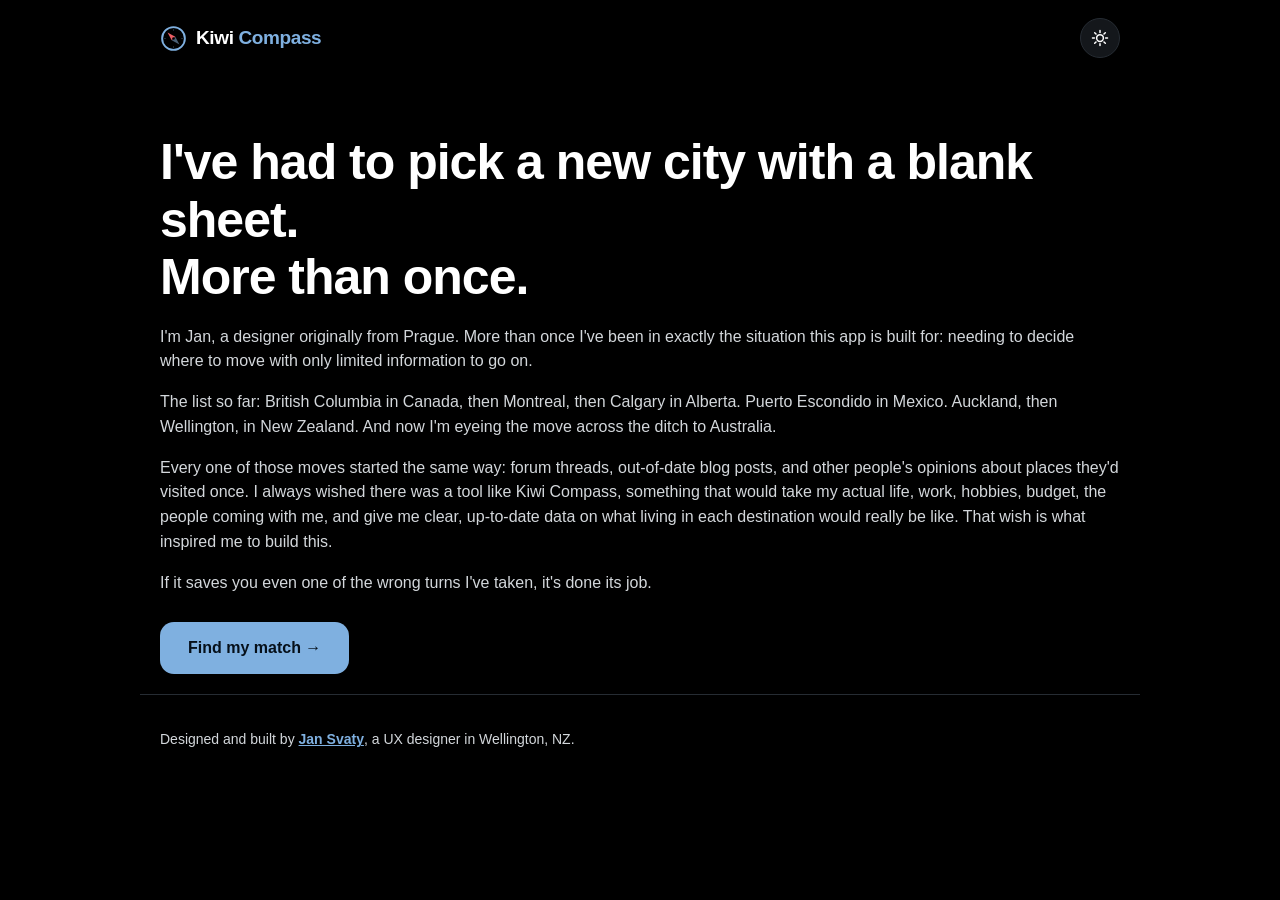
==== about.html @ b091b6cb "Ten refinements: about page, lighter home, UX fixes - Header tagline removed; the wordmark stands al" ====
<!DOCTYPE html>
<html lang="en">
<head>
  <meta charset="UTF-8">
  <meta name="viewport" content="width=device-width, initial-scale=1, viewport-fit=cover">
  <title>About | Kiwi Compass</title>
  <meta name="description" content="Why Kiwi Compass exists: built by a designer who has made the move-to-a-new-city decision seven times, on three continents.">
  <meta name="theme-color" content="#000000">
  <link rel="manifest" href="manifest.webmanifest">
  <link rel="icon" href="icons/logo.svg" type="image/svg+xml">
  <link rel="apple-touch-icon" href="icons/icon-180.png">
  <script>
    (function () {
      try {
        if (localStorage.getItem("kc-theme") === "light")
          document.documentElement.dataset.theme = "light";
      } catch (e) {}
    })();
  </script>
  <link rel="stylesheet" href="css/style.css?v=20">
</head>
<body class="home">
  <header>
    <a href="index.html" class="brand homelink">
      <svg class="logo" viewBox="0 0 64 64" xmlns="http://www.w3.org/2000/svg" aria-hidden="true">
        <circle cx="32" cy="32" r="27" fill="none" style="stroke: var(--accent)" stroke-width="4.5"/>
        <g style="stroke: var(--accent)" stroke-width="2" opacity="0.3">
          <line x1="32" y1="9" x2="32" y2="14"/>
          <line x1="32" y1="50" x2="32" y2="55"/>
          <line x1="9" y1="32" x2="14" y2="32"/>
          <line x1="50" y1="32" x2="55" y2="32"/>
        </g>
        <polygon points="17.9,17.9 36.2,27.8 27.8,36.2" style="fill: var(--accent2)"/>
        <polygon points="46.1,46.1 27.8,36.2 36.2,27.8" style="fill: var(--logo-dim)"/>
        <circle cx="32" cy="32" r="3" style="fill: var(--bg)"/>
      </svg>
      <div>
        <h1>Kiwi <span>Compass</span></h1>
      </div>
    </a>
    <button id="theme-toggle" class="theme-toggle" aria-label="Switch to light mode">
      <svg class="icon-sun" width="18" height="18" viewBox="0 0 24 24" fill="none" stroke="currentColor" stroke-width="2" stroke-linecap="round" aria-hidden="true"><circle cx="12" cy="12" r="4.5"/><path d="M12 2v2.5M12 19.5V22M2 12h2.5M19.5 12H22M4.9 4.9l1.8 1.8M17.3 17.3l1.8 1.8M19.1 4.9l-1.8 1.8M6.7 17.3l-1.8 1.8"/></svg>
      <svg class="icon-moon" width="18" height="18" viewBox="0 0 24 24" fill="currentColor" aria-hidden="true"><path d="M20.5 14.5A8.5 8.5 0 0 1 9.5 3.5a8.5 8.5 0 1 0 11 11z"/></svg>
    </button>
  </header>

  <main>
    <section class="hero">
      <h2>I've had to pick a new city with a blank sheet. <span class="line2">More than once.</span></h2>
      <p>
        I'm Jan, a designer originally from Prague. More than once I've been in exactly the
        situation this app is built for: needing to decide where to move with only limited
        information to go on.
      </p>
      <p>
        The list so far: British Columbia in Canada, then Montreal, then Calgary in Alberta.
        Puerto Escondido in Mexico. Auckland, then Wellington, in New Zealand. And now I'm
        eyeing the move across the ditch to Australia.
      </p>
      <p>
        Every one of those moves started the same way: forum threads, out-of-date blog posts,
        and other people's opinions about places they'd visited once. I always wished there
        was a tool like Kiwi Compass, something that would take my actual life, work, hobbies,
        budget, the people coming with me, and give me clear, up-to-date data on what living
        in each destination would really be like. That wish is what inspired me to build this.
      </p>
      <p>
        If it saves you even one of the wrong turns I've taken, it's done its job.
      </p>
      <a class="cta" href="app.html">Find my match →</a>
    </section>
  </main>

  <footer>
    <p>Designed and built by <a href="https://jansvaty.com" rel="noopener">Jan Svaty</a>, a UX designer in Wellington, NZ.</p>
  </footer>

  <script>
    if ("serviceWorker" in navigator) navigator.serviceWorker.register("sw.js").catch(() => {});
  </script>
  <script src="js/theme.js?v=20"></script>
</body>
</html>
---- css/style.css ----
/* Flag palette: #346EAA blue, #E13940 red, #FFFFFF white, #000000 black.
   Blue carries text/UI (white-on-blue 5.3:1); red is the accent for large
   text and graphics only (4.3:1 on white, so it never sets body-size text).
   Dark is the default theme; html[data-theme="light"] opts into light. */
:root {
  color-scheme: dark;
  --bg: #000000;
  --ink: #ffffff;
  --body: #d3d7db;
  --muted: #9aa3ac;
  --accent: #7fb0e0;
  --accent2: #ed5f66;
  --accent-soft: #12212f;
  --line: #262c33;
  --card: #14171b;
  --btn-bg: #7fb0e0;
  --btn-text: #06101a;
  --logo-dim: #4a6076;
  --radius: 14px;
}

:root[data-theme="light"] {
  color-scheme: light;
  --bg: #f7f9fb;
  --ink: #0a0a0a;
  --body: #222222;
  --muted: #5c6570;
  --accent: #346eaa;
  --accent2: #e13940;
  --accent-soft: #e8f0f8;
  --line: #dfe5eb;
  --card: #ffffff;
  --btn-bg: #346eaa;
  --btn-text: #ffffff;
  --logo-dim: #9db8d2;
}

* { box-sizing: border-box; }

:focus-visible {
  outline: 2px solid var(--accent);
  outline-offset: 2px;
}

.sr-only {
  position: absolute;
  width: 1px;
  height: 1px;
  padding: 0;
  margin: -1px;
  overflow: hidden;
  clip: rect(0 0 0 0);
  white-space: nowrap;
  border: 0;
}

@media (prefers-reduced-motion: reduce) {
  * { transition: none !important; }
}

body {
  margin: 0;
  background: var(--bg);
  color: var(--ink);
  font: 16px/1.55 -apple-system, BlinkMacSystemFont, "Segoe UI", Roboto, Helvetica, Arial, sans-serif;
  -webkit-font-smoothing: antialiased;
}

header {
  padding: 18px 20px 0;
  max-width: 640px;
  margin: 0 auto;
  display: flex;
  align-items: center;
  justify-content: space-between;
  gap: 16px;
}

.theme-toggle {
  width: 40px;
  height: 40px;
  flex: none;
  border-radius: 50%;
  border: 1.5px solid var(--line);
  background: var(--card);
  color: var(--ink);
  cursor: pointer;
  display: grid;
  place-items: center;
}
.theme-toggle:hover { border-color: var(--accent); }

.theme-toggle .icon-moon { display: none; }
:root[data-theme="light"] .theme-toggle .icon-sun { display: none; }
:root[data-theme="light"] .theme-toggle .icon-moon { display: block; }

header h1 {
  font-size: 19px;
  font-weight: 700;
  margin: 0;
  letter-spacing: -0.02em;
  line-height: 1.25;
}

/* 19px bold qualifies as WCAG large text, where the flag red's
   contrast (4.3:1 light, 6+:1 dark) clears the 3:1 requirement */
header h1 span { color: var(--accent2); }

header p {
  margin: 1px 0 0;
  color: var(--muted);
  font-size: 12.5px;
}

.brand {
  display: flex;
  align-items: center;
  gap: 9px;
  text-decoration: none;
  color: inherit;
}

.logo {
  width: 27px;
  height: 27px;
  flex: none;
}

main {
  max-width: 640px;
  margin: 0 auto;
  padding: 20px 20px 60px;
}

h2 {
  font-size: 26px;
  letter-spacing: -0.02em;
  margin: 20px 0 6px;
}

.hint { color: var(--muted); margin: 0 0 20px; font-size: 15px; }
.stepnum {
  color: var(--muted);
  font-size: 12px;
  text-transform: uppercase;
  letter-spacing: 0.08em;
  margin: 18px 0 0;
}

.progress {
  height: 3px;
  background: var(--line);
  border-radius: 2px;
  overflow: hidden;
}
.progress .bar {
  height: 100%;
  background: var(--accent2);
  transition: width .3s ease;
}

.sub { font-size: 17px; margin: 28px 0 10px; }

/* Option grids */
.grid {
  display: grid;
  grid-template-columns: repeat(auto-fill, minmax(180px, 1fr));
  gap: 10px;
}

.opt, .card {
  font: inherit;
  text-align: left;
  padding: 13px 34px 13px 15px;
  background: var(--card);
  border: 1.5px solid var(--line);
  border-radius: var(--radius);
  cursor: pointer;
  color: var(--ink);
  position: relative;
  transition: border-color .15s, background .15s;
}

.opt.sel::after, .card.sel::after {
  content: "\2713";
  position: absolute;
  top: 11px;
  right: 13px;
  color: var(--accent);
  font-weight: 700;
}

.opt:hover, .card:hover { border-color: var(--accent); }

.opt.sel, .card.sel {
  border-color: var(--accent);
  background: var(--accent-soft);
}

.cards { display: grid; gap: 10px; }
.card { display: flex; flex-direction: column; gap: 2px; }
.card span { color: var(--muted); font-size: 14px; }

/* Budget slider */
.budget { margin-top: 28px; }

.budget label {
  display: block;
  font-weight: 600;
  font-size: 15px;
  margin-bottom: 10px;
}

.budget input[type="range"] {
  width: 100%;
  accent-color: var(--accent);
  cursor: pointer;
}

.budget output {
  display: block;
  margin-top: 8px;
  font-size: 22px;
  font-weight: 700;
  color: var(--accent);
}

/* Collapsible home sections */
.reveal {
  background: var(--card);
  border: 1.5px solid var(--line);
  border-radius: var(--radius);
}
.reveal[open] { border-color: var(--accent); }

.reveal summary {
  list-style: none;
  cursor: pointer;
  display: flex;
  align-items: center;
  justify-content: space-between;
  gap: 14px;
  padding: 16px 18px;
}
.reveal summary::-webkit-details-marker { display: none; }

.reveal-head h3 { margin: 0 0 3px; }
.reveal-head p { margin: 0; color: var(--muted); font-size: 14.5px; }

.reveal .chev { color: var(--muted); font-size: 22px; flex: none; transition: transform .2s; }
.reveal[open] .chev { transform: rotate(90deg); }

.reveal-body { padding: 0 18px 18px; border-top: 1px solid var(--line); }
.reveal-body > p:first-child { margin-top: 14px; }

/* Importance sliders */
.weights { margin-top: 4px; }
.weight-row { margin-top: 20px; }

.weight-head {
  display: flex;
  justify-content: space-between;
  align-items: baseline;
  font-weight: 600;
  font-size: 14.5px;
  margin-bottom: 4px;
}
.weight-head output {
  color: var(--accent);
  font-size: 17px;
  font-weight: 700;
}

.weight-hint {
  margin: 0 0 6px;
  color: var(--muted);
  font-size: 12.5px;
}

.weight-row input[type="range"] {
  width: 100%;
  accent-color: var(--accent);
  cursor: pointer;
}

/* Radar graph */
.radar-wrap {
  background: var(--card);
  border: 1.5px solid var(--line);
  border-radius: var(--radius);
  padding: 16px 16px 12px;
  margin-bottom: 18px;
}
.radar-wrap h3 {
  margin: 0 0 4px;
  font-size: 16px;
  text-align: center;
}
.radar-wrap svg {
  display: block;
  width: 100%;
  max-width: 520px;
  height: auto;
  margin: 0 auto;
}
.radar-grid, .radar-axis { fill: none; stroke: var(--line); stroke-width: 1; }
.radar-user {
  fill: var(--accent);
  fill-opacity: .22;
  stroke: var(--accent);
  stroke-width: 2;
  stroke-linejoin: round;
}
.radar-city {
  fill: none;
  stroke: var(--accent2);
  stroke-width: 2;
  stroke-dasharray: 5 4;
  stroke-linejoin: round;
}
.radar-label { fill: var(--muted); font-size: 12px; }

.radar-legend {
  display: flex;
  justify-content: center;
  gap: 22px;
  font-size: 13px;
  color: var(--muted);
  padding: 6px 0 4px;
}
.leg::before {
  content: "";
  display: inline-block;
  width: 18px;
  height: 0;
  margin-right: 7px;
  vertical-align: middle;
}
.leg-user::before { border-top: 3px solid var(--accent); }
.leg-city::before { border-top: 3px dashed var(--accent2); }

/* Nav */
.nav {
  display: flex;
  justify-content: space-between;
  align-items: center;
  margin-top: 28px;
}

button.primary {
  font: inherit;
  font-weight: 600;
  background: var(--btn-bg);
  color: var(--btn-text);
  border: none;
  border-radius: var(--radius);
  padding: 13px 26px;
  cursor: pointer;
}
button.primary:disabled { opacity: .35; cursor: default; }

button.ghost {
  font: inherit;
  background: none;
  border: none;
  color: var(--muted);
  cursor: pointer;
  padding: 13px 8px;
}

/* Results */
.results { display: grid; gap: 10px; margin-top: 8px; }

.result {
  background: var(--card);
  border: 1.5px solid var(--line);
  border-radius: var(--radius);
}
.result[open] { border-color: var(--accent); }

.result summary {
  display: flex;
  align-items: center;
  gap: 14px;
  padding: 14px 16px;
  cursor: pointer;
  list-style: none;
}
.result summary::-webkit-details-marker { display: none; }

.ring {
  --p: 0;
  width: 52px;
  height: 52px;
  flex: none;
  border-radius: 50%;
  background: conic-gradient(var(--accent) calc(var(--p) * 1%), var(--line) 0);
  display: grid;
  place-items: center;
}
.ring > span {
  width: 42px;
  height: 42px;
  border-radius: 50%;
  background: var(--card);
  display: grid;
  place-items: center;
  font-size: 13px;
  font-weight: 700;
}

.cityname { display: flex; flex-direction: column; flex: 1; }
.cityname strong { font-size: 17px; }
.cityname em { font-style: normal; color: var(--muted); font-size: 13px; }

.chev { color: var(--muted); font-size: 20px; transition: transform .2s; }
.result[open] .chev { transform: rotate(90deg); }

.breakdown { padding: 4px 16px 16px; border-top: 1px solid var(--line); }

.factor { margin-top: 16px; }
.factor-head {
  display: flex;
  justify-content: space-between;
  font-weight: 600;
  font-size: 14px;
}
.factor-head .pct { color: var(--accent); }

.meter {
  height: 5px;
  background: var(--line);
  border-radius: 3px;
  margin: 6px 0 6px;
  overflow: hidden;
}
.meter div { height: 100%; background: var(--accent); border-radius: 3px; }

.factor p { margin: 4px 0 0; font-size: 14px; color: var(--body); }
.factor .source {
  color: var(--muted);
  font-size: 12px;
  margin-top: 2px;
}

.factor .source a {
  color: var(--accent);
  text-decoration: underline;
  text-underline-offset: 2px;
}

.disclaimer {
  color: var(--muted);
  font-size: 12.5px;
  margin-top: 32px;
  border-top: 1px solid var(--line);
  padding-top: 16px;
}

/* Home page */
.homelink { text-decoration: none; color: inherit; }
.homelink span { color: var(--accent); }

.home main { padding-bottom: 20px; }
.home section { margin-top: 44px; }

.hero h2 {
  font-size: clamp(26px, 5vw, 50px);
  line-height: 1.15;
  margin: 8px 0 18px;
}

.hero h2 .line2 { display: block; }

.home p { color: var(--body); }
.home h3 { font-size: 20px; letter-spacing: -0.01em; margin: 0 0 8px; }

.cta {
  display: inline-block;
  background: var(--btn-bg);
  color: var(--btn-text);
  font-weight: 600;
  text-decoration: none;
  border-radius: var(--radius);
  padding: 14px 28px;
  margin-top: 10px;
}
.cta-note { font-size: 13px; color: var(--muted) !important; margin-top: 10px; }

.factors, .sources {
  list-style: none;
  padding: 0;
  margin: 18px 0 0;
  display: grid;
  gap: 10px;
}
.factors li, .sources li {
  background: var(--card);
  border: 1.5px solid var(--line);
  border-radius: var(--radius);
  padding: 12px 15px;
  display: flex;
  flex-direction: column;
  gap: 2px;
}
.factors span, .sources span { color: var(--muted); font-size: 14px; }
.sources a, .fineprint a { color: var(--accent); }

.fineprint {
  font-size: 14px;
  color: var(--muted) !important;
  border-left: 3px solid var(--accent-soft);
  padding-left: 14px;
  margin-top: 18px;
}

footer {
  max-width: 640px;
  margin: 0 auto;
  padding: 20px 20px 40px;
  border-top: 1px solid var(--line);
  font-size: 14px;
  color: var(--muted);
}
footer a { color: var(--accent); font-weight: 600; }

@media (min-width: 540px) {
  .factors { grid-template-columns: 1fr 1fr; }
}

/* Work-field step: a tidy 4 x 3 grid on wider screens */
@media (min-width: 700px) {
  .grid-4 { grid-template-columns: repeat(4, 1fr); }
}

/* Wider layout on larger screens */
@media (min-width: 900px) {
  header, main, footer { max-width: 1000px; }
  .home section { margin-top: 56px; }
  .factors { grid-template-columns: repeat(3, 1fr); }
  .sources { grid-template-columns: 1fr 1fr; }
}

@media (max-width: 480px) {
  .grid { grid-template-columns: 1fr 1fr; }
  h2 { font-size: 22px; }
}
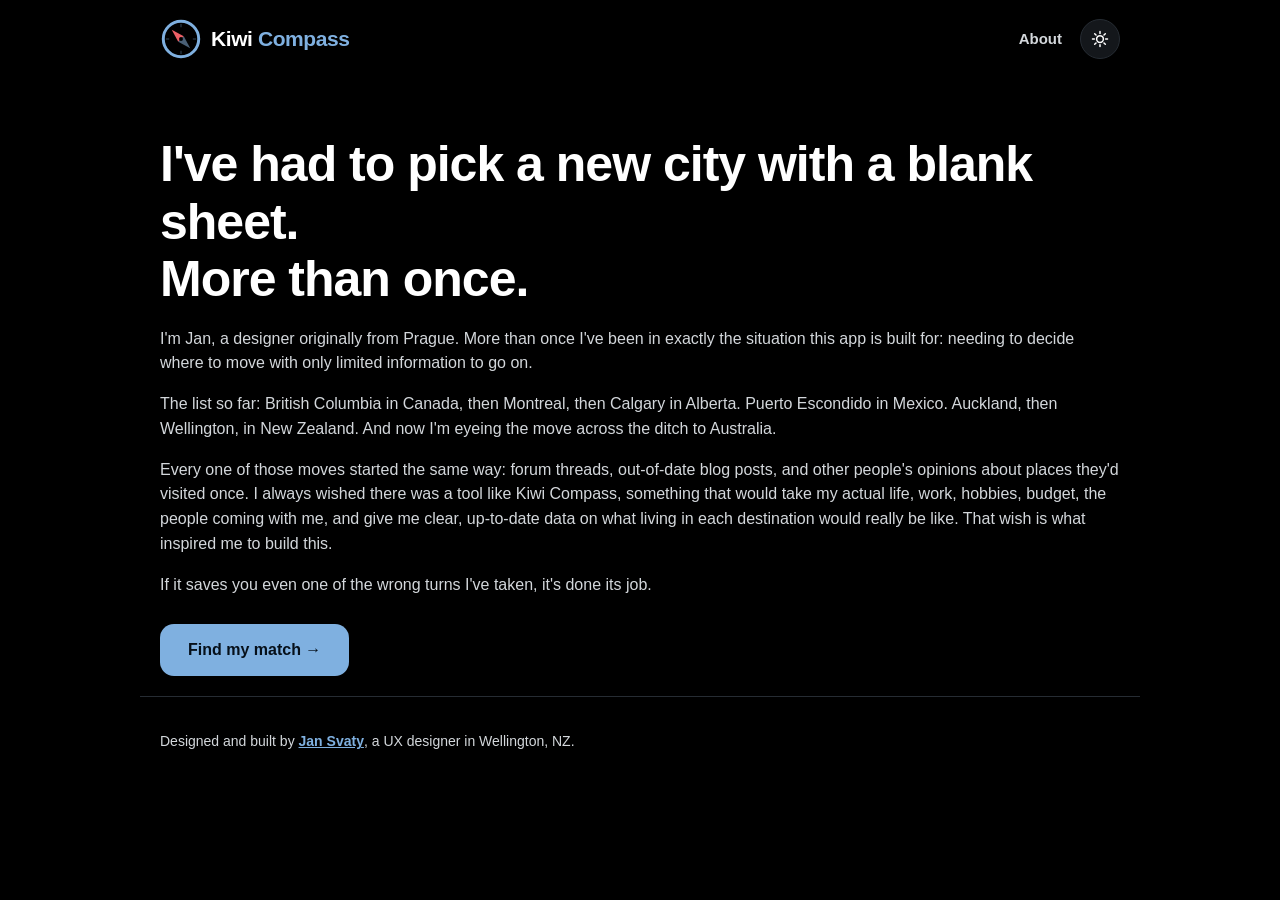
==== commit a759985c: "Honest hero copy, correct destination cities, bigger header Hero now reads 'Moving to Australia is s" ====
--- a/about.html
+++ b/about.html
@@ -17,7 +17,7 @@
       } catch (e) {}
     })();
   </script>
-  <link rel="stylesheet" href="css/style.css?v=20">
+  <link rel="stylesheet" href="css/style.css?v=21">
 </head>
 <body class="home">
   <header>
@@ -38,10 +38,13 @@
         <h1>Kiwi <span>Compass</span></h1>
       </div>
     </a>
-    <button id="theme-toggle" class="theme-toggle" aria-label="Switch to light mode">
+    <div class="header-right">
+      <nav><a href="about.html">About</a></nav>
+      <button id="theme-toggle" class="theme-toggle" aria-label="Switch to light mode">
       <svg class="icon-sun" width="18" height="18" viewBox="0 0 24 24" fill="none" stroke="currentColor" stroke-width="2" stroke-linecap="round" aria-hidden="true"><circle cx="12" cy="12" r="4.5"/><path d="M12 2v2.5M12 19.5V22M2 12h2.5M19.5 12H22M4.9 4.9l1.8 1.8M17.3 17.3l1.8 1.8M19.1 4.9l-1.8 1.8M6.7 17.3l-1.8 1.8"/></svg>
       <svg class="icon-moon" width="18" height="18" viewBox="0 0 24 24" fill="currentColor" aria-hidden="true"><path d="M20.5 14.5A8.5 8.5 0 0 1 9.5 3.5a8.5 8.5 0 1 0 11 11z"/></svg>
     </button>
+    </div>
   </header>
 
   <main>
@@ -78,6 +81,6 @@
   <script>
     if ("serviceWorker" in navigator) navigator.serviceWorker.register("sw.js").catch(() => {});
   </script>
-  <script src="js/theme.js?v=20"></script>
+  <script src="js/theme.js?v=21"></script>
 </body>
 </html>
--- a/css/style.css
+++ b/css/style.css
@@ -95,7 +95,7 @@
 :root[data-theme="light"] .theme-toggle .icon-moon { display: block; }
 
 header h1 {
-  font-size: 19px;
+  font-size: 21px;
   font-weight: 700;
   margin: 0;
   letter-spacing: -0.02em;
@@ -121,9 +121,29 @@
 }
 
 .logo {
-  width: 27px;
-  height: 27px;
+  width: 42px;
+  height: 42px;
   flex: none;
+}
+
+.header-right {
+  display: flex;
+  align-items: center;
+  gap: 14px;
+  flex: none;
+}
+
+.header-right nav a {
+  color: var(--body);
+  font-weight: 600;
+  font-size: 15px;
+  text-decoration: none;
+  padding: 8px 4px;
+}
+.header-right nav a:hover {
+  color: var(--accent);
+  text-decoration: underline;
+  text-underline-offset: 3px;
 }
 
 main {
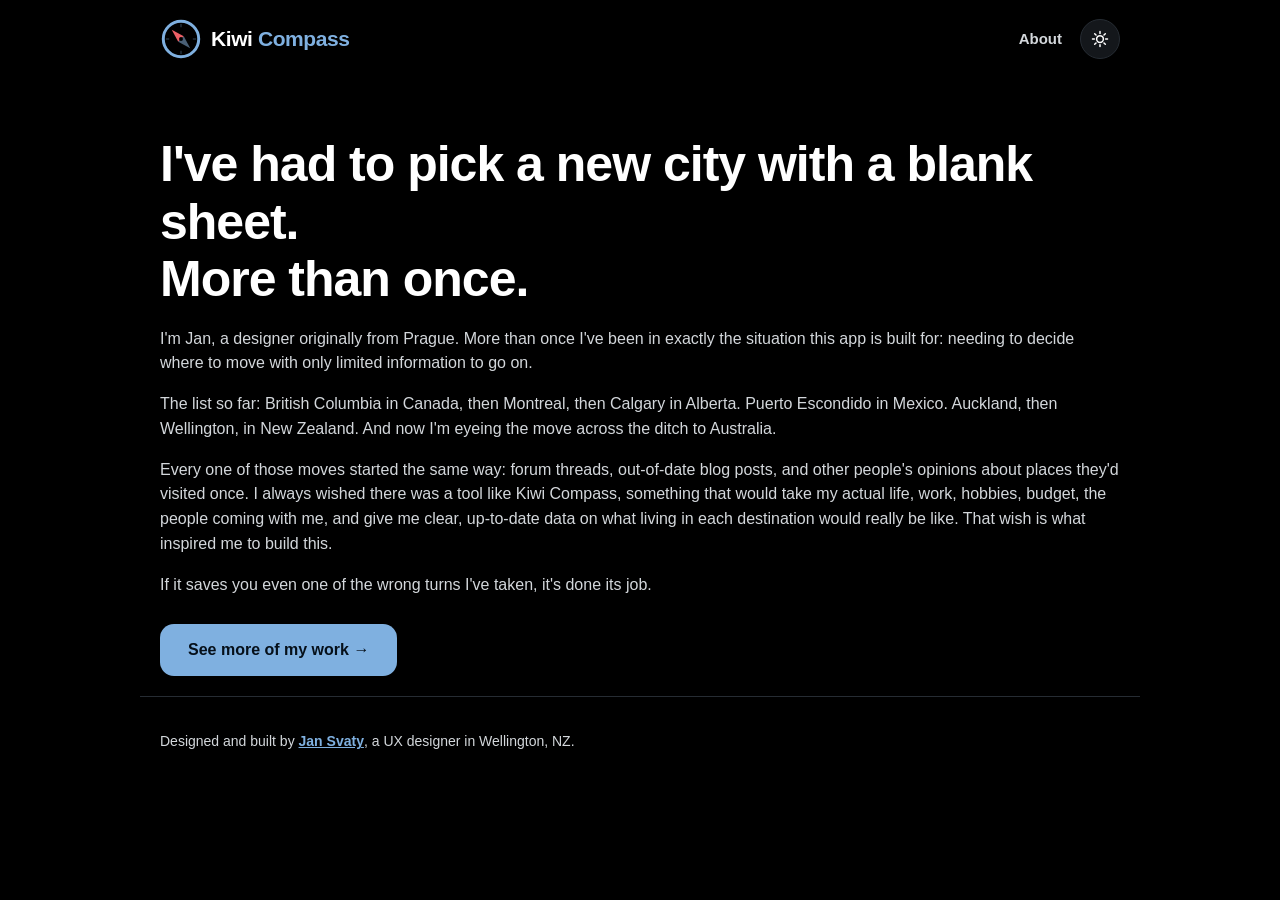
==== commit c71adfb2: "Replace About page CTA with a link back to jansvaty.com Co-Authored-By: Claude Sonnet 5 <noreply@ant" ====
--- a/about.html
+++ b/about.html
@@ -70,7 +70,7 @@
       <p>
         If it saves you even one of the wrong turns I've taken, it's done its job.
       </p>
-      <a class="cta" href="app.html">Find my match →</a>
+      <a class="cta" href="https://jansvaty.com" rel="noopener">See more of my work →</a>
     </section>
   </main>
 
